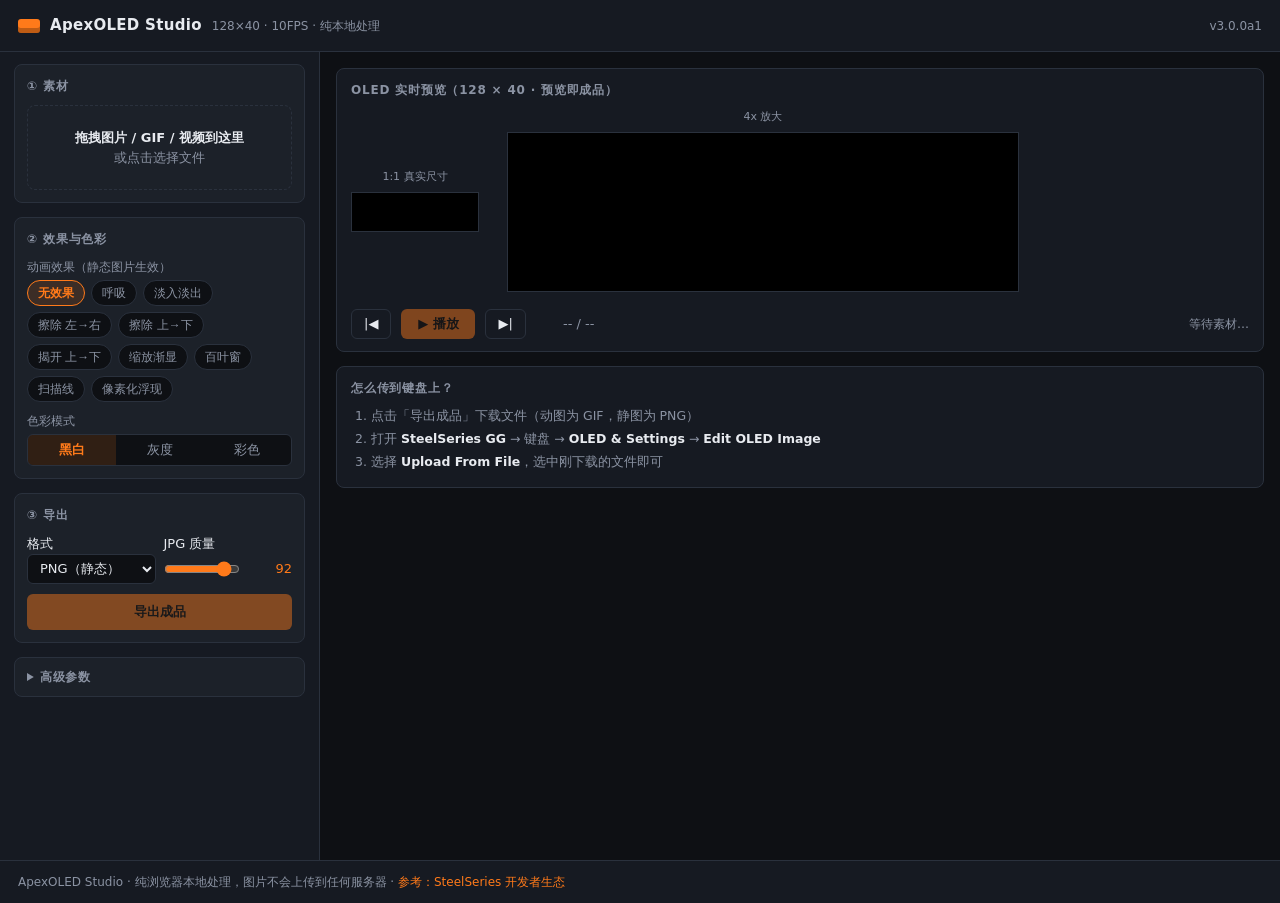
==== index.html @ 537d2a47 "v3.0: Web-only 重构 —— 纯浏览器引擎落地，Python 版退役 - js/engine 七模块：ImageDecoder/<video> 抽帧解码 → 预处理 → 8 类效果 → 量" ====
<!DOCTYPE html>
<html lang="zh-CN">
<head>
<meta charset="UTF-8">
<meta name="viewport" content="width=device-width, initial-scale=1.0">
<title>ApexOLED Studio — 赛睿 OLED 动图工坊</title>
<meta name="description" content="把任意图片 / GIF / 视频一键转换为赛睿 Apex Pro TKL 键盘 OLED 屏（128×40）可用的动图与图片。纯浏览器本地处理，无需安装任何软件。">
<link rel="stylesheet" href="style.css">
</head>
<body>

<header>
  <div class="logo-mark"></div>
  <b>ApexOLED Studio</b>
  <span class="tag">128×40 · 10FPS · 纯本地处理</span>
  <span class="ver" id="ver"></span>
</header>

<main>
  <!-- ============ 左侧参数面板 ============ -->
  <aside id="panel">

    <section>
      <h3>① 素材</h3>
      <div id="dropzone">
        <b>拖拽图片 / GIF / 视频到这里</b><br>或点击选择文件
      </div>
      <input type="file" id="file-input" accept="image/*,video/*" hidden>
      <div id="src-info" hidden></div>
    </section>

    <section>
      <h3>② 效果与色彩</h3>
      <div class="field">
        <label>动画效果（静态图片生效）</label>
        <div id="effect-chips" class="chips"></div>
      </div>
      <div class="field">
        <label>色彩模式</label>
        <div class="seg" id="seg-colors">
          <button data-v="bw" class="on" title="黑白像素风，OLED 上最清晰（推荐）">黑白</button>
          <button data-v="gray">灰度</button>
          <button data-v="color">彩色</button>
        </div>
      </div>
    </section>

    <section>
      <h3>③ 导出</h3>
      <div class="field row2">
        <div>
          <label>格式</label>
          <select id="sel-format">
            <option value="png">PNG（静态）</option>
            <option value="jpg">JPG（静态）</option>
            <option value="bmp">BMP（静态）</option>
            <option value="gif">GIF（动态）</option>
          </select>
        </div>
        <div id="quality-field">
          <label>JPG 质量</label>
          <div class="rangeval">
            <input type="range" id="rg-quality" min="40" max="100" step="1" value="92">
            <output id="out-quality">92</output>
          </div>
        </div>
      </div>
      <div class="field" id="upload-hint-mini"></div>
      <button class="primary" id="btn-export" disabled>导出成品</button>
    </section>

    <details id="advanced">
      <summary>高级参数</summary>

      <div class="field">
        <label>入场效果 / 方向</label>
        <div class="row2">
          <select id="sel-eff-in"></select>
          <select id="sel-eff-in-dir"></select>
        </div>
      </div>
      <div class="field">
        <label>退场效果 / 方向</label>
        <div class="row2">
          <select id="sel-eff-out"></select>
          <select id="sel-eff-out-dir"></select>
        </div>
      </div>

      <div class="field row2">
        <div>
          <label>适配模式</label>
          <div class="seg" id="seg-mode">
            <button data-v="cover" class="on" title="裁剪填满 128×40">cover 填满</button>
            <button data-v="fit" title="完整显示，空白补背景">fit 完整</button>
          </div>
        </div>
        <div>
          <label>fit 背景色</label>
          <select id="sel-bg">
            <option value="black">黑色</option>
            <option value="white">白色</option>
          </select>
        </div>
      </div>

      <div class="field row2">
        <div>
          <label>锐化增强</label>
          <select id="sel-enhance">
            <option value="none">关闭</option>
            <option value="light">轻度锐化</option>
            <option value="strong">强力锐化</option>
          </select>
        </div>
        <div>
          <label>抖动</label>
          <select id="sel-dither">
            <option value="auto">自动（平滑递色）</option>
            <option value="none">无抖动（最锐利）</option>
            <option value="bayer">棋盘纹理</option>
          </select>
        </div>
      </div>

      <div class="field checkline">
        <input type="checkbox" id="chk-logo">
        <span>白底 Logo 优化（白底压黑、彩字提亮）</span>
      </div>

      <div class="field">
        <label>调色板颜色数（灰度/彩色生效）</label>
        <div class="rangeval">
          <input type="range" id="rg-palette" min="2" max="256" step="2" value="256">
          <output id="out-palette">256</output>
        </div>
      </div>

      <div class="field">
        <label>帧率 FPS：<output id="out-fps">10</output></label>
        <input type="range" id="rg-fps" min="1" max="30" step="1" value="10">
      </div>

      <div class="field">
        <label>效果时间轴（进场 / 停留 / 退场 / 黑屏）</label>
        <div class="metric-row">
          <div class="metric"><div class="k">进场 s</div><div class="v" id="m-in">0.8</div></div>
          <div class="metric"><div class="k">停留 s</div><div class="v" id="m-hold">1.6</div></div>
          <div class="metric"><div class="k">退场 s</div><div class="v" id="m-out">0.8</div></div>
          <div class="metric"><div class="k">间隔 s</div><div class="v" id="m-gap">0.4</div></div>
        </div>
        <input type="range" id="rg-tin"  min="0" max="5" step="0.1" value="0.8">
        <input type="range" id="rg-thold" min="0" max="5" step="0.1" value="1.6">
        <input type="range" id="rg-tout" min="0" max="5" step="0.1" value="0.8">
        <input type="range" id="rg-tgap" min="0" max="5" step="0.1" value="0.4">
      </div>

      <div class="field row2" id="video-opts" hidden>
        <div>
          <label>视频截取时长（秒，留空 = 全部）</label>
          <input type="number" id="in-duration" min="0.1" step="0.5" placeholder="全部">
        </div>
        <div>
          <label>最多帧数（留空 = 不限制）</label>
          <input type="number" id="in-maxframes" min="1" step="1" placeholder="不限制">
        </div>
      </div>
    </details>
  </aside>

  <!-- ============ 右侧预览舞台 ============ -->
  <div id="stage">

    <div class="stage-card" id="crop-wrap" hidden>
      <h3>源图框选（拖出矩形选择要上屏的区域，可选）</h3>
      <canvas id="crop-canvas"></canvas>
      <div class="crop-bar">
        <span id="crop-val">未框选（使用完整画面）</span>
        <button class="ghost" id="btn-crop-clear">清除框选</button>
      </div>
    </div>

    <div class="stage-card">
      <h3>OLED 实时预览（128 × 40 · 预览即成品）</h3>
      <div id="oled-row">
        <div class="oled-box">
          <div class="cap">1:1 真实尺寸</div>
          <canvas id="oled-1x" width="128" height="40"></canvas>
        </div>
        <div class="oled-box">
          <div class="cap">4x 放大</div>
          <canvas id="oled-4x" width="512" height="160"></canvas>
        </div>
      </div>
      <div id="player-bar">
        <button class="ghost" id="btn-prev" title="上一帧">|◀</button>
        <button class="primary" id="btn-play" style="height:30px;width:74px" disabled>▶ 播放</button>
        <button class="ghost" id="btn-next" title="下一帧">▶|</button>
        <span id="frame-pos">-- / --</span>
        <span id="render-stats">等待素材…</span>
      </div>
    </div>

    <div class="stage-card" id="warn-card" hidden>
      <h3>提示</h3>
      <div id="warn-area"></div>
    </div>

    <div class="stage-card" id="guide-card">
      <h3>怎么传到键盘上？</h3>
      <ol class="guide">
        <li>点击「导出成品」下载文件（动图为 GIF，静图为 PNG）</li>
        <li>打开 <b>SteelSeries GG</b> → 键盘 → <b>OLED &amp; Settings</b> → <b>Edit OLED Image</b></li>
        <li>选择 <b>Upload From File</b>，选中刚下载的文件即可</li>
      </ol>
    </div>

  </div>
</main>

<footer>
  ApexOLED Studio · 纯浏览器本地处理，图片不会上传到任何服务器 ·
  <a href="https://github.com/SteelSeries/gamesense-sdk" target="_blank" rel="noopener">参考：SteelSeries 开发者生态</a>
</footer>

<div id="toast"></div>

<script type="module" src="app.js"></script>
</body>
</html>
---- style.css ----
/* ApexOLED Studio v3 —— 深色扁平（赛睿黑橙）· Web 版 */
:root {
  --bg: #0e1014;
  --panel: #161a22;
  --panel-2: #1c2129;
  --border: #2a313d;
  --text: #e8ebf0;
  --muted: #8b93a3;
  --accent: #ff7a1a;
  --accent-soft: rgba(255, 122, 26, 0.14);
  --danger: #ff5d5d;
  --ok: #43d17c;
  --radius: 8px;
  --ctrl-h: 30px;
}

* { box-sizing: border-box; margin: 0; padding: 0; }

html, body {
  background: var(--bg);
  color: var(--text);
  font: 13px/1.5 system-ui, "Segoe UI", "Microsoft YaHei", sans-serif;
  min-height: 100%;
}

/* ---------- 顶栏 ---------- */
header {
  height: 52px;
  display: flex;
  align-items: center;
  gap: 10px;
  padding: 0 18px;
  background: var(--panel);
  border-bottom: 1px solid var(--border);
  position: sticky;
  top: 0;
  z-index: 10;
}
.logo-mark {
  width: 22px; height: 14px;
  background: var(--accent);
  border-radius: 3px;
  box-shadow: inset 0 -5px 0 rgba(0,0,0,.25);
}
header b { font-size: 15px; letter-spacing: .3px; }
header .tag { color: var(--muted); font-size: 12px; }
header .ver { margin-left: auto; color: var(--muted); font-size: 12px; }

/* ---------- 布局 ---------- */
main {
  display: grid;
  grid-template-columns: 320px 1fr;
  gap: 0;
  min-height: calc(100vh - 52px - 40px);
}
#panel {
  overflow-y: auto;
  background: var(--panel);
  border-right: 1px solid var(--border);
  padding: 12px 14px 30px;
}
#panel::-webkit-scrollbar { width: 8px; }
#panel::-webkit-scrollbar-thumb { background: var(--border); border-radius: 4px; }

section {
  margin-bottom: 14px;
  background: var(--panel-2);
  border: 1px solid var(--border);
  border-radius: var(--radius);
  padding: 12px;
}
section h3 {
  font-size: 12px;
  font-weight: 600;
  color: var(--muted);
  text-transform: uppercase;
  letter-spacing: .8px;
  margin-bottom: 10px;
}

.field { margin-bottom: 10px; }
.field:last-child { margin-bottom: 0; }
.field > label {
  display: block;
  font-size: 12px;
  color: var(--muted);
  margin-bottom: 4px;
}
.row2 { display: grid; grid-template-columns: 1fr 1fr; gap: 8px; }

/* ---------- 控件 ---------- */
select, input[type="number"], input[type="text"] {
  width: 100%;
  height: var(--ctrl-h);
  padding: 0 8px;
  background: var(--bg);
  color: var(--text);
  border: 1px solid var(--border);
  border-radius: 6px;
  font: inherit;
  outline: none;
}
select:focus, input:focus { border-color: var(--accent); }

input[type="range"] {
  width: 100%;
  height: var(--ctrl-h);
  accent-color: var(--accent);
}
#advanced input[type="range"] { margin-top: -4px; }

.rangeval {
  display: flex;
  justify-content: space-between;
  align-items: center;
  gap: 8px;
}
.rangeval output { color: var(--accent); font-variant-numeric: tabular-nums; min-width: 44px; text-align: right; }

.seg {
  display: flex;
  background: var(--bg);
  border: 1px solid var(--border);
  border-radius: 6px;
  overflow: hidden;
}
.seg button {
  flex: 1;
  height: var(--ctrl-h);
  border: 0;
  background: transparent;
  color: var(--muted);
  font: inherit;
  cursor: pointer;
}
.seg button.on {
  background: var(--accent-soft);
  color: var(--accent);
  font-weight: 600;
}

/* 效果快捷 chips */
.chips {
  display: flex;
  flex-wrap: wrap;
  gap: 6px;
}
.chips button {
  height: 26px;
  padding: 0 10px;
  font-size: 12px;
  border: 1px solid var(--border);
  border-radius: 13px;
  background: var(--bg);
  color: var(--muted);
  cursor: pointer;
  transition: all .12s;
}
.chips button:hover { border-color: var(--accent); color: var(--accent); }
.chips button.on {
  background: var(--accent-soft);
  border-color: var(--accent);
  color: var(--accent);
  font-weight: 600;
}
.chips button.custom {
  border-style: dashed;
  color: var(--text);
}

.checkline {
  display: flex;
  align-items: center;
  gap: 8px;
  cursor: pointer;
  user-select: none;
}
.checkline input { width: 15px; height: 15px; accent-color: var(--accent); }
.checkline span { font-size: 12.5px; }

button.primary {
  width: 100%;
  height: 36px;
  background: var(--accent);
  color: #16100a;
  border: 0;
  border-radius: 6px;
  font: inherit;
  font-weight: 700;
  cursor: pointer;
  transition: filter .12s;
}
button.primary:hover { filter: brightness(1.12); }
button.primary:disabled { opacity: .45; cursor: not-allowed; }
button.ghost {
  height: var(--ctrl-h);
  padding: 0 12px;
  background: transparent;
  color: var(--text);
  border: 1px solid var(--border);
  border-radius: 6px;
  font: inherit;
  cursor: pointer;
}
button.ghost:hover { border-color: var(--accent); color: var(--accent); }

/* ---------- 高级参数 ---------- */
#advanced {
  background: var(--panel-2);
  border: 1px solid var(--border);
  border-radius: var(--radius);
  margin-bottom: 14px;
}
#advanced summary {
  cursor: pointer;
  padding: 10px 12px;
  font-size: 12px;
  font-weight: 600;
  color: var(--muted);
  text-transform: uppercase;
  letter-spacing: .8px;
  user-select: none;
}
#advanced summary:hover { color: var(--accent); }
#advanced > .field, #advanced > .checkline { margin: 0 12px 10px; }
#advanced .metric-row { margin: 4px 0 8px; }

/* ---------- 素材区 ---------- */
#dropzone {
  border: 1.5px dashed var(--border);
  border-radius: var(--radius);
  padding: 22px 10px;
  text-align: center;
  color: var(--muted);
  cursor: pointer;
  transition: border-color .15s, color .15s;
}
#dropzone:hover, #dropzone.over {
  border-color: var(--accent);
  color: var(--accent);
  background: var(--accent-soft);
}
#dropzone b { color: var(--text); }
#src-info {
  font-size: 12px;
  color: var(--muted);
  margin-top: 8px;
  word-break: break-all;
}
#src-info b { color: var(--text); }

#upload-hint-mini { font-size: 12px; color: var(--muted); }

/* ---------- 右侧舞台 ---------- */
#stage {
  display: flex;
  flex-direction: column;
  overflow-y: auto;
  padding: 16px;
  gap: 14px;
}
#stage::-webkit-scrollbar { width: 8px; }
#stage::-webkit-scrollbar-thumb { background: var(--border); border-radius: 4px; }

.stage-card {
  background: var(--panel);
  border: 1px solid var(--border);
  border-radius: var(--radius);
  padding: 12px 14px;
}
.stage-card h3 {
  font-size: 12px;
  font-weight: 600;
  color: var(--muted);
  text-transform: uppercase;
  letter-spacing: .8px;
  margin-bottom: 10px;
}
#crop-wrap { position: relative; }
#crop-canvas {
  max-width: 100%;
  border-radius: 4px;
  cursor: crosshair;
  display: block;
  touch-action: none;
}
.crop-bar {
  display: flex;
  align-items: center;
  justify-content: space-between;
  gap: 10px;
  margin-top: 8px;
  font-size: 12px;
  color: var(--muted);
}
.crop-bar code { color: var(--accent); font-family: Consolas, monospace; }

/* OLED 预览 */
#oled-row {
  display: flex;
  align-items: center;
  gap: 28px;
  flex-wrap: wrap;
}
.oled-box { text-align: center; }
.oled-box .cap { font-size: 11px; color: var(--muted); margin-bottom: 6px; }
#oled-1x { width: 128px; height: 40px; image-rendering: pixelated; background: #000; border: 1px solid var(--border); }
#oled-4x { width: 512px; height: 160px; image-rendering: pixelated; background: #000; border: 1px solid var(--border); max-width: 100%; }

/* 播放控制 */
#player-bar {
  display: flex;
  align-items: center;
  gap: 10px;
  margin-top: 12px;
}
#frame-pos {
  font-variant-numeric: tabular-nums;
  color: var(--muted);
  min-width: 86px;
  text-align: center;
}
#render-stats { margin-left: auto; font-size: 12px; color: var(--muted); }
#render-stats b { color: var(--text); }

/* 警告条 */
#warn-area { display: flex; flex-direction: column; gap: 4px; }
.warn-item {
  font-size: 12.5px;
  color: #e8c07a;
  background: rgba(232, 192, 122, .08);
  border: 1px solid rgba(232, 192, 122, .25);
  border-radius: 6px;
  padding: 6px 10px;
}

/* 上传指引 */
.guide { padding-left: 20px; color: var(--muted); font-size: 12.5px; }
.guide li { margin-bottom: 4px; }
.guide b { color: var(--text); }

/* 帧率/时长小卡 */
.metric-row { display: grid; grid-template-columns: repeat(4, 1fr); gap: 8px; }
.metric {
  background: var(--bg);
  border: 1px solid var(--border);
  border-radius: 6px;
  padding: 6px 8px;
  text-align: center;
}
.metric .k { font-size: 11px; color: var(--muted); }
.metric .v { font-size: 14px; font-weight: 600; color: var(--accent); font-variant-numeric: tabular-nums; }

/* ---------- 页脚 ---------- */
footer {
  padding: 12px 18px;
  color: var(--muted);
  font-size: 12px;
  background: var(--panel);
  border-top: 1px solid var(--border);
}
footer a { color: var(--accent); text-decoration: none; }

/* ---------- Toast ---------- */
#toast {
  position: fixed;
  left: 50%;
  bottom: 28px;
  transform: translateX(-50%) translateY(20px);
  max-width: 70%;
  padding: 9px 16px;
  border-radius: 8px;
  font-size: 13px;
  opacity: 0;
  pointer-events: none;
  transition: opacity .18s, transform .18s;
  z-index: 99;
}
#toast.show { opacity: 1; transform: translateX(-50%) translateY(0); }
#toast.err { background: #3a1f22; color: #ff9c9c; border: 1px solid #5c2b30; }
#toast.ok { background: #17301f; color: #7fe0a8; border: 1px solid #235c39; }

/* ---------- 响应式 ---------- */
@media (max-width: 860px) {
  main { grid-template-columns: 1fr; min-height: auto; }
  #panel { border-right: 0; border-bottom: 1px solid var(--border); }
  #oled-4x { width: 100%; height: auto; }
  header .tag { display: none; }
}
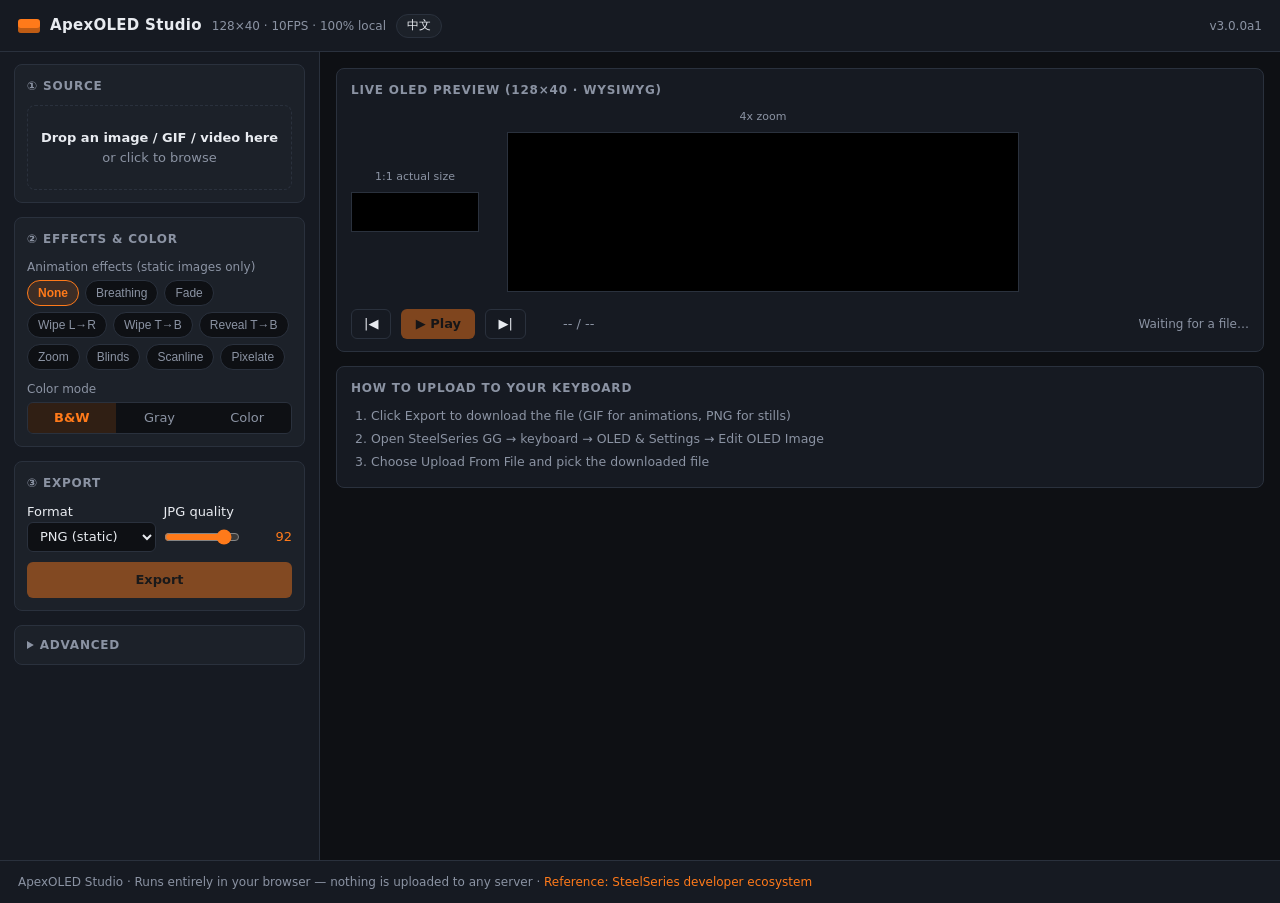
==== commit c3915c3d: "feat: bilingual UI (zh/EN), English-first README, repo slimming - Language toggle in header: auto-de" ====
--- a/index.html
+++ b/index.html
@@ -3,8 +3,8 @@
 <head>
 <meta charset="UTF-8">
 <meta name="viewport" content="width=device-width, initial-scale=1.0">
-<title>ApexOLED Studio — 赛睿 OLED 动图工坊</title>
-<meta name="description" content="把任意图片 / GIF / 视频一键转换为赛睿 Apex Pro TKL 键盘 OLED 屏（128×40）可用的动图与图片。纯浏览器本地处理，无需安装任何软件。">
+<title>ApexOLED Studio — SteelSeries OLED Animation Maker</title>
+<meta name="description" content="Turn any image / GIF / video into content for the SteelSeries Apex Pro TKL keyboard OLED screen (128×40). Runs entirely in your browser — no install, nothing uploaded. 中英文双语。">
 <link rel="stylesheet" href="style.css">
 </head>
 <body>
@@ -12,7 +12,10 @@
 <header>
   <div class="logo-mark"></div>
   <b>ApexOLED Studio</b>
-  <span class="tag">128×40 · 10FPS · 纯本地处理</span>
+  <span class="tag">
+    <span data-zh="128×40 · 10FPS · 纯本地处理" data-en="128×40 · 10FPS · 100% local">128×40 · 10FPS · 纯本地处理</span>
+  </span>
+  <button id="btn-lang" class="lang-btn" title="切换语言 / Switch language">EN</button>
   <span class="ver" id="ver"></span>
 </header>
 
@@ -21,44 +24,45 @@
   <aside id="panel">
 
     <section>
-      <h3>① 素材</h3>
+      <h3 data-zh="① 素材" data-en="① Source">① 素材</h3>
       <div id="dropzone">
-        <b>拖拽图片 / GIF / 视频到这里</b><br>或点击选择文件
+        <b data-zh="拖拽图片 / GIF / 视频到这里" data-en="Drop an image / GIF / video here">拖拽图片 / GIF / 视频到这里</b><br>
+        <span data-zh="或点击选择文件" data-en="or click to browse">或点击选择文件</span>
       </div>
       <input type="file" id="file-input" accept="image/*,video/*" hidden>
       <div id="src-info" hidden></div>
     </section>
 
     <section>
-      <h3>② 效果与色彩</h3>
-      <div class="field">
-        <label>动画效果（静态图片生效）</label>
+      <h3 data-zh="② 效果与色彩" data-en="② Effects &amp; Color">② 效果与色彩</h3>
+      <div class="field">
+        <label data-zh="动画效果（静态图片生效）" data-en="Animation effects (static images only)">动画效果（静态图片生效）</label>
         <div id="effect-chips" class="chips"></div>
       </div>
       <div class="field">
-        <label>色彩模式</label>
+        <label data-zh="色彩模式" data-en="Color mode">色彩模式</label>
         <div class="seg" id="seg-colors">
-          <button data-v="bw" class="on" title="黑白像素风，OLED 上最清晰（推荐）">黑白</button>
-          <button data-v="gray">灰度</button>
-          <button data-v="color">彩色</button>
+          <button data-v="bw" class="on" data-zh="黑白" data-en="B&amp;W" data-zh-title="黑白像素风，OLED 上最清晰（推荐）" data-en-title="1-bit pixels — sharpest on OLED (recommended)">黑白</button>
+          <button data-v="gray" data-zh="灰度" data-en="Gray">灰度</button>
+          <button data-v="color" data-zh="彩色" data-en="Color">彩色</button>
         </div>
       </div>
     </section>
 
     <section>
-      <h3>③ 导出</h3>
+      <h3 data-zh="③ 导出" data-en="③ Export">③ 导出</h3>
       <div class="field row2">
         <div>
-          <label>格式</label>
+          <label data-zh="格式" data-en="Format">格式</label>
           <select id="sel-format">
-            <option value="png">PNG（静态）</option>
-            <option value="jpg">JPG（静态）</option>
-            <option value="bmp">BMP（静态）</option>
-            <option value="gif">GIF（动态）</option>
+            <option value="png" data-zh="PNG（静态）" data-en="PNG (static)">PNG（静态）</option>
+            <option value="jpg" data-zh="JPG（静态）" data-en="JPG (static)">JPG（静态）</option>
+            <option value="bmp" data-zh="BMP（静态）" data-en="BMP (static)">BMP（静态）</option>
+            <option value="gif" data-zh="GIF（动态）" data-en="GIF (animated)">GIF（动态）</option>
           </select>
         </div>
         <div id="quality-field">
-          <label>JPG 质量</label>
+          <label data-zh="JPG 质量" data-en="JPG quality">JPG 质量</label>
           <div class="rangeval">
             <input type="range" id="rg-quality" min="40" max="100" step="1" value="92">
             <output id="out-quality">92</output>
@@ -66,21 +70,21 @@
         </div>
       </div>
       <div class="field" id="upload-hint-mini"></div>
-      <button class="primary" id="btn-export" disabled>导出成品</button>
+      <button class="primary" id="btn-export" disabled data-zh="导出成品" data-en="Export">导出成品</button>
     </section>
 
     <details id="advanced">
-      <summary>高级参数</summary>
-
-      <div class="field">
-        <label>入场效果 / 方向</label>
+      <summary data-zh="高级参数" data-en="Advanced">高级参数</summary>
+
+      <div class="field">
+        <label data-zh="入场效果 / 方向" data-en="In effect / direction">入场效果 / 方向</label>
         <div class="row2">
           <select id="sel-eff-in"></select>
           <select id="sel-eff-in-dir"></select>
         </div>
       </div>
       <div class="field">
-        <label>退场效果 / 方向</label>
+        <label data-zh="退场效果 / 方向" data-en="Out effect / direction">退场效果 / 方向</label>
         <div class="row2">
           <select id="sel-eff-out"></select>
           <select id="sel-eff-out-dir"></select>
@@ -89,47 +93,47 @@
 
       <div class="field row2">
         <div>
-          <label>适配模式</label>
+          <label data-zh="适配模式" data-en="Fit mode">适配模式</label>
           <div class="seg" id="seg-mode">
-            <button data-v="cover" class="on" title="裁剪填满 128×40">cover 填满</button>
-            <button data-v="fit" title="完整显示，空白补背景">fit 完整</button>
+            <button data-v="cover" class="on" data-zh="cover 填满" data-en="cover fill" data-zh-title="裁剪填满 128×40" data-en-title="Crop to fill 128×40">cover 填满</button>
+            <button data-v="fit" data-zh="fit 完整" data-en="fit whole" data-zh-title="完整显示，空白补背景" data-en-title="Fit whole image on background">fit 完整</button>
           </div>
         </div>
         <div>
-          <label>fit 背景色</label>
+          <label data-zh="fit 背景色" data-en="fit background">fit 背景色</label>
           <select id="sel-bg">
-            <option value="black">黑色</option>
-            <option value="white">白色</option>
+            <option value="black" data-zh="黑色" data-en="Black">黑色</option>
+            <option value="white" data-zh="白色" data-en="White">白色</option>
           </select>
         </div>
       </div>
 
       <div class="field row2">
         <div>
-          <label>锐化增强</label>
+          <label data-zh="锐化增强" data-en="Sharpen">锐化增强</label>
           <select id="sel-enhance">
-            <option value="none">关闭</option>
-            <option value="light">轻度锐化</option>
-            <option value="strong">强力锐化</option>
-          </select>
-        </div>
-        <div>
-          <label>抖动</label>
+            <option value="none" data-zh="关闭" data-en="Off">关闭</option>
+            <option value="light" data-zh="轻度锐化" data-en="Light sharpen">轻度锐化</option>
+            <option value="strong" data-zh="强力锐化" data-en="Strong sharpen">强力锐化</option>
+          </select>
+        </div>
+        <div>
+          <label data-zh="抖动" data-en="Dither">抖动</label>
           <select id="sel-dither">
-            <option value="auto">自动（平滑递色）</option>
-            <option value="none">无抖动（最锐利）</option>
-            <option value="bayer">棋盘纹理</option>
+            <option value="auto" data-zh="自动（平滑递色）" data-en="Auto (smooth)">自动（平滑递色）</option>
+            <option value="none" data-zh="无抖动（最锐利）" data-en="None (sharpest)">无抖动（最锐利）</option>
+            <option value="bayer" data-zh="棋盘纹理" data-en="Bayer pattern">棋盘纹理</option>
           </select>
         </div>
       </div>
 
       <div class="field checkline">
         <input type="checkbox" id="chk-logo">
-        <span>白底 Logo 优化（白底压黑、彩字提亮）</span>
-      </div>
-
-      <div class="field">
-        <label>调色板颜色数（灰度/彩色生效）</label>
+        <span data-zh="白底 Logo 优化（白底压黑、彩字提亮）" data-en="White-bg logo fix (invert white bg, keep color text)">白底 Logo 优化（白底压黑、彩字提亮）</span>
+      </div>
+
+      <div class="field">
+        <label data-zh="调色板颜色数（灰度/彩色生效）" data-en="Palette size (gray/color)">调色板颜色数（灰度/彩色生效）</label>
         <div class="rangeval">
           <input type="range" id="rg-palette" min="2" max="256" step="2" value="256">
           <output id="out-palette">256</output>
@@ -137,17 +141,19 @@
       </div>
 
       <div class="field">
-        <label>帧率 FPS：<output id="out-fps">10</output></label>
+        <label>
+          <span data-zh="帧率 FPS：" data-en="Frame rate: ">帧率 FPS：</span><output id="out-fps">10</output>
+        </label>
         <input type="range" id="rg-fps" min="1" max="30" step="1" value="10">
       </div>
 
       <div class="field">
-        <label>效果时间轴（进场 / 停留 / 退场 / 黑屏）</label>
+        <label data-zh="效果时间轴（进场 / 停留 / 退场 / 黑屏）" data-en="Effect timeline (in / hold / out / gap)">效果时间轴（进场 / 停留 / 退场 / 黑屏）</label>
         <div class="metric-row">
-          <div class="metric"><div class="k">进场 s</div><div class="v" id="m-in">0.8</div></div>
-          <div class="metric"><div class="k">停留 s</div><div class="v" id="m-hold">1.6</div></div>
-          <div class="metric"><div class="k">退场 s</div><div class="v" id="m-out">0.8</div></div>
-          <div class="metric"><div class="k">间隔 s</div><div class="v" id="m-gap">0.4</div></div>
+          <div class="metric"><div class="k" data-zh="进场 s" data-en="In s">进场 s</div><div class="v" id="m-in">0.8</div></div>
+          <div class="metric"><div class="k" data-zh="停留 s" data-en="Hold s">停留 s</div><div class="v" id="m-hold">1.6</div></div>
+          <div class="metric"><div class="k" data-zh="退场 s" data-en="Out s">退场 s</div><div class="v" id="m-out">0.8</div></div>
+          <div class="metric"><div class="k" data-zh="间隔 s" data-en="Gap s">间隔 s</div><div class="v" id="m-gap">0.4</div></div>
         </div>
         <input type="range" id="rg-tin"  min="0" max="5" step="0.1" value="0.8">
         <input type="range" id="rg-thold" min="0" max="5" step="0.1" value="1.6">
@@ -157,12 +163,12 @@
 
       <div class="field row2" id="video-opts" hidden>
         <div>
-          <label>视频截取时长（秒，留空 = 全部）</label>
-          <input type="number" id="in-duration" min="0.1" step="0.5" placeholder="全部">
-        </div>
-        <div>
-          <label>最多帧数（留空 = 不限制）</label>
-          <input type="number" id="in-maxframes" min="1" step="1" placeholder="不限制">
+          <label data-zh="视频截取时长（秒，留空 = 全部）" data-en="Clip duration (s, blank = all)">视频截取时长（秒，留空 = 全部）</label>
+          <input type="number" id="in-duration" min="0.1" step="0.5" placeholder="全部" data-zh-ph="全部" data-en-ph="all">
+        </div>
+        <div>
+          <label data-zh="最多帧数（留空 = 不限制）" data-en="Max frames (blank = unlimited)">最多帧数（留空 = 不限制）</label>
+          <input type="number" id="in-maxframes" min="1" step="1" placeholder="不限制" data-zh-ph="不限制" data-en-ph="unlimited">
         </div>
       </div>
     </details>
@@ -172,46 +178,46 @@
   <div id="stage">
 
     <div class="stage-card" id="crop-wrap" hidden>
-      <h3>源图框选（拖出矩形选择要上屏的区域，可选）</h3>
+      <h3 data-zh="源图框选（拖出矩形选择要上屏的区域，可选）" data-en="Crop (drag a rectangle to select the on-screen area, optional)">源图框选（拖出矩形选择要上屏的区域，可选）</h3>
       <canvas id="crop-canvas"></canvas>
       <div class="crop-bar">
         <span id="crop-val">未框选（使用完整画面）</span>
-        <button class="ghost" id="btn-crop-clear">清除框选</button>
+        <button class="ghost" id="btn-crop-clear" data-zh="清除框选" data-en="Clear selection">清除框选</button>
       </div>
     </div>
 
     <div class="stage-card">
-      <h3>OLED 实时预览（128 × 40 · 预览即成品）</h3>
+      <h3 data-zh="OLED 实时预览（128 × 40 · 预览即成品）" data-en="Live OLED preview (128×40 · WYSIWYG)">OLED 实时预览（128 × 40 · 预览即成品）</h3>
       <div id="oled-row">
         <div class="oled-box">
-          <div class="cap">1:1 真实尺寸</div>
+          <div class="cap" data-zh="1:1 真实尺寸" data-en="1:1 actual size">1:1 真实尺寸</div>
           <canvas id="oled-1x" width="128" height="40"></canvas>
         </div>
         <div class="oled-box">
-          <div class="cap">4x 放大</div>
+          <div class="cap" data-zh="4x 放大" data-en="4x zoom">4x 放大</div>
           <canvas id="oled-4x" width="512" height="160"></canvas>
         </div>
       </div>
       <div id="player-bar">
-        <button class="ghost" id="btn-prev" title="上一帧">|◀</button>
+        <button class="ghost" id="btn-prev" data-zh-title="上一帧" data-en-title="Previous frame" title="上一帧">|◀</button>
         <button class="primary" id="btn-play" style="height:30px;width:74px" disabled>▶ 播放</button>
-        <button class="ghost" id="btn-next" title="下一帧">▶|</button>
+        <button class="ghost" id="btn-next" data-zh-title="下一帧" data-en-title="Next frame" title="下一帧">▶|</button>
         <span id="frame-pos">-- / --</span>
-        <span id="render-stats">等待素材…</span>
+        <span id="render-stats" data-zh="等待素材…" data-en="Waiting for a file…">等待素材…</span>
       </div>
     </div>
 
     <div class="stage-card" id="warn-card" hidden>
-      <h3>提示</h3>
+      <h3 data-zh="提示" data-en="Notes">提示</h3>
       <div id="warn-area"></div>
     </div>
 
     <div class="stage-card" id="guide-card">
-      <h3>怎么传到键盘上？</h3>
+      <h3 data-zh="怎么传到键盘上？" data-en="How to upload to your keyboard">怎么传到键盘上？</h3>
       <ol class="guide">
-        <li>点击「导出成品」下载文件（动图为 GIF，静图为 PNG）</li>
-        <li>打开 <b>SteelSeries GG</b> → 键盘 → <b>OLED &amp; Settings</b> → <b>Edit OLED Image</b></li>
-        <li>选择 <b>Upload From File</b>，选中刚下载的文件即可</li>
+        <li data-zh="点击「导出成品」下载文件（动图为 GIF，静图为 PNG）" data-en="Click Export to download the file (GIF for animations, PNG for stills)">点击「导出成品」下载文件（动图为 GIF，静图为 PNG）</li>
+        <li data-zh="打开 SteelSeries GG → 键盘 → OLED &amp; Settings → Edit OLED Image" data-en="Open SteelSeries GG → keyboard → OLED &amp; Settings → Edit OLED Image">打开 SteelSeries GG → 键盘 → OLED &amp; Settings → Edit OLED Image</li>
+        <li data-zh="选择 Upload From File，选中刚下载的文件即可" data-en="Choose Upload From File and pick the downloaded file">选择 Upload From File，选中刚下载的文件即可</li>
       </ol>
     </div>
 
@@ -219,8 +225,9 @@
 </main>
 
 <footer>
-  ApexOLED Studio · 纯浏览器本地处理，图片不会上传到任何服务器 ·
-  <a href="https://github.com/SteelSeries/gamesense-sdk" target="_blank" rel="noopener">参考：SteelSeries 开发者生态</a>
+  ApexOLED Studio ·
+  <span data-zh="纯浏览器本地处理，图片不会上传到任何服务器" data-en="Runs entirely in your browser — nothing is uploaded to any server">纯浏览器本地处理，图片不会上传到任何服务器</span> ·
+  <a href="https://github.com/SteelSeries/gamesense-sdk" target="_blank" rel="noopener" data-zh="参考：SteelSeries 开发者生态" data-en="Reference: SteelSeries developer ecosystem">参考：SteelSeries 开发者生态</a>
 </footer>
 
 <div id="toast"></div>
--- a/style.css
+++ b/style.css
@@ -45,6 +45,18 @@
 header b { font-size: 15px; letter-spacing: .3px; }
 header .tag { color: var(--muted); font-size: 12px; }
 header .ver { margin-left: auto; color: var(--muted); font-size: 12px; }
+.lang-btn {
+  height: 24px;
+  padding: 0 10px;
+  font-size: 12px;
+  color: var(--text);
+  background: var(--panel-2);
+  border: 1px solid var(--border);
+  border-radius: 12px;
+  cursor: pointer;
+  transition: border-color .15s;
+}
+.lang-btn:hover { border-color: var(--accent); color: var(--accent); }
 
 /* ---------- 布局 ---------- */
 main {
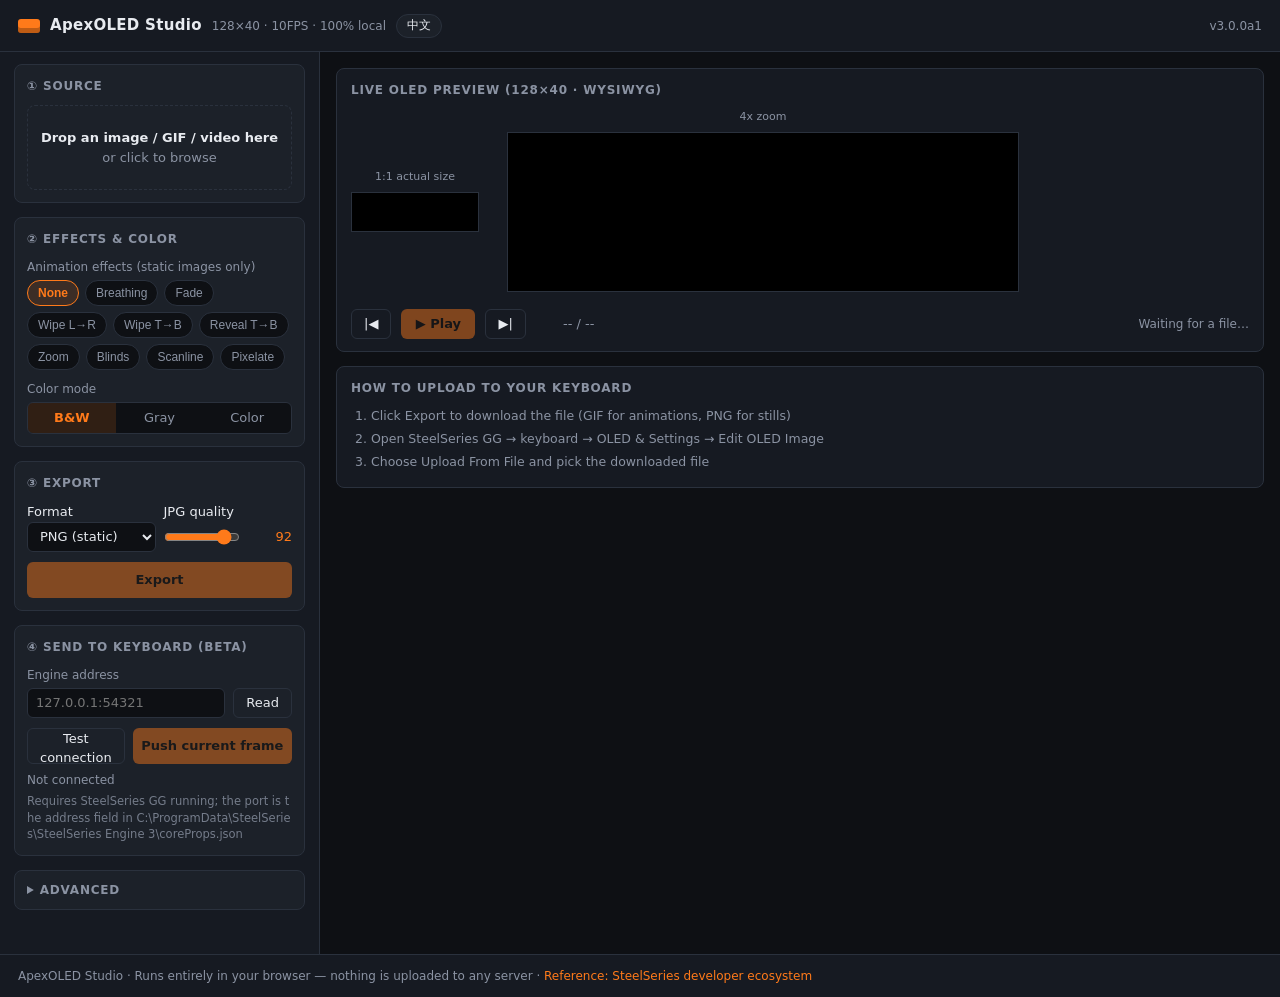
==== commit 6b420a11: "Add GameSense direct-push to keyboard (G1 connect + G2 single frame) - js/gamesense.js: local HTTP c" ====
--- a/index.html
+++ b/index.html
@@ -73,6 +73,23 @@
       <button class="primary" id="btn-export" disabled data-zh="导出成品" data-en="Export">导出成品</button>
     </section>
 
+    <section id="gs-section">
+      <h3 data-zh="④ 直接发送到键盘（实验）" data-en="④ Send to keyboard (beta)">④ 直接发送到键盘（实验）</h3>
+      <div class="field">
+        <label data-zh="Engine 地址" data-en="Engine address">Engine 地址</label>
+        <div class="gs-row">
+          <input type="text" id="gs-address" spellcheck="false" placeholder="127.0.0.1:54321">
+          <button class="ghost" id="gs-pick" data-zh="读取" data-en="Read" data-zh-title="从 coreProps.json 自动读取端口（Chrome/Edge）" data-en-title="Auto-read the port from coreProps.json (Chrome/Edge)">读取</button>
+        </div>
+      </div>
+      <div class="gs-btns">
+        <button class="ghost" id="gs-connect" data-zh="测试连接" data-en="Test connection">测试连接</button>
+        <button class="primary" id="gs-send" disabled></button>
+      </div>
+      <div id="gs-status"></div>
+      <div class="gs-help" data-zh="需 SteelSeries GG 正在运行；端口见 C:\ProgramData\SteelSeries\SteelSeries Engine 3\coreProps.json 的 address 字段" data-en="Requires SteelSeries GG running; the port is the address field in C:\ProgramData\SteelSeries\SteelSeries Engine 3\coreProps.json">需 SteelSeries GG 正在运行；端口见 C:\ProgramData\SteelSeries\SteelSeries Engine 3\coreProps.json 的 address 字段</div>
+    </section>
+
     <details id="advanced">
       <summary data-zh="高级参数" data-en="Advanced">高级参数</summary>
 
--- a/style.css
+++ b/style.css
@@ -263,6 +263,17 @@
 
 #upload-hint-mini { font-size: 12px; color: var(--muted); }
 
+/* ---------- GameSense 直连 ---------- */
+.gs-row { display: flex; gap: 8px; }
+.gs-row input { flex: 1; min-width: 0; }
+.gs-row button { flex: 0 0 auto; }
+.gs-btns { display: grid; grid-template-columns: 1fr 1.7fr; gap: 8px; margin-bottom: 8px; }
+.gs-btns .ghost { height: 36px; }
+#gs-status { font-size: 12px; color: var(--muted); margin-bottom: 4px; line-height: 1.45; }
+#gs-status.ok { color: var(--ok); }
+#gs-status.err { color: var(--danger); }
+.gs-help { font-size: 11.5px; color: var(--muted); opacity: .8; line-height: 1.45; word-break: break-all; }
+
 /* ---------- 右侧舞台 ---------- */
 #stage {
   display: flex;
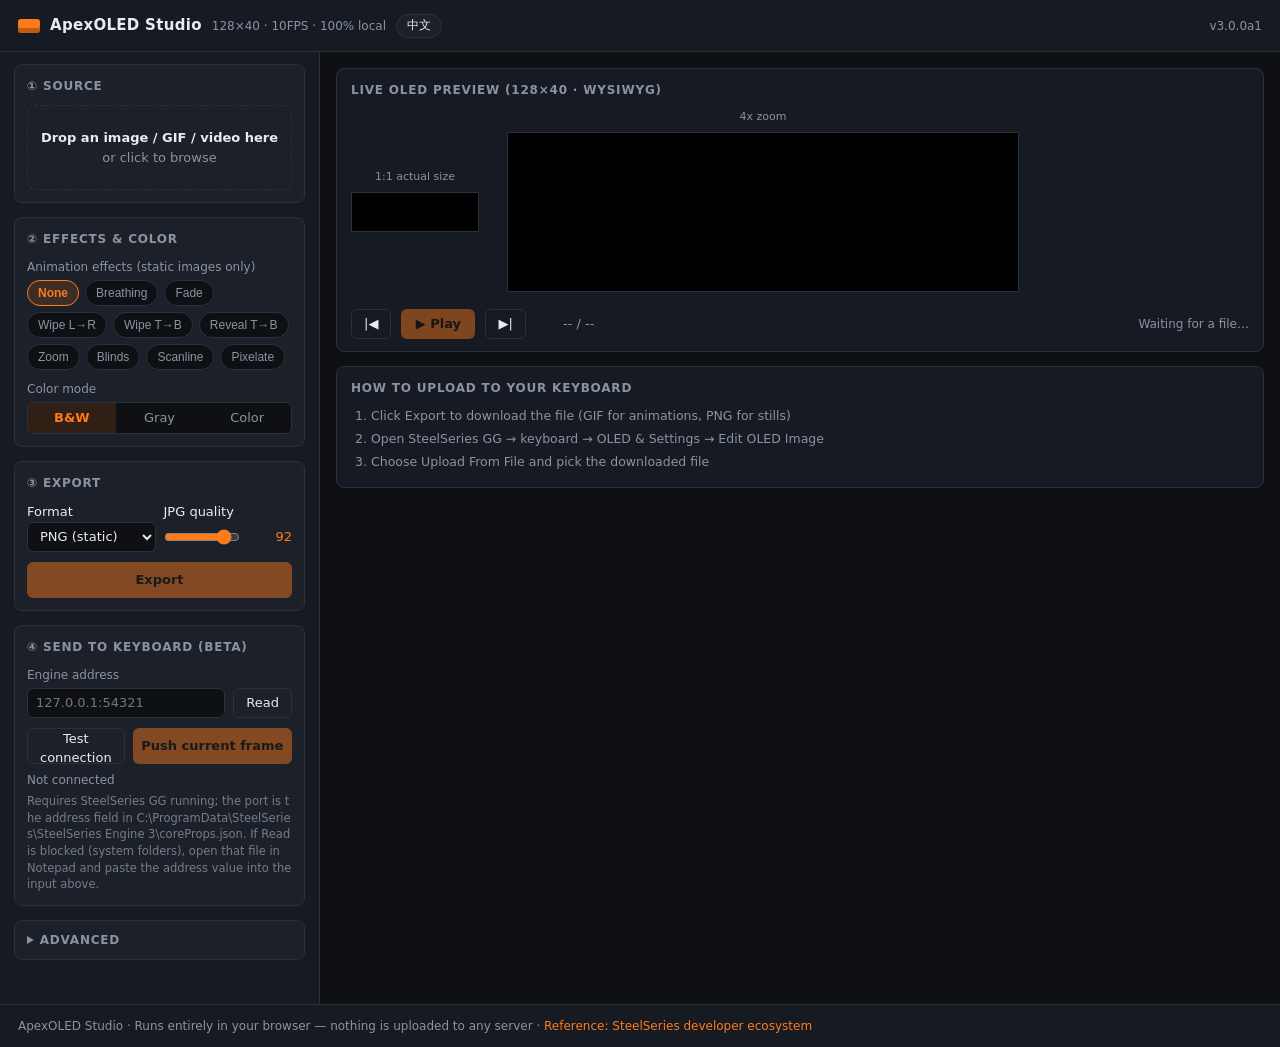
==== commit f421bdcc: "Fix browser delivery false negative and normalize address input The preflight gate read access-contr" ====
--- a/index.html
+++ b/index.html
@@ -87,7 +87,7 @@
         <button class="primary" id="gs-send" disabled></button>
       </div>
       <div id="gs-status"></div>
-      <div class="gs-help" data-zh="需 SteelSeries GG 正在运行；端口见 C:\ProgramData\SteelSeries\SteelSeries Engine 3\coreProps.json 的 address 字段" data-en="Requires SteelSeries GG running; the port is the address field in C:\ProgramData\SteelSeries\SteelSeries Engine 3\coreProps.json">需 SteelSeries GG 正在运行；端口见 C:\ProgramData\SteelSeries\SteelSeries Engine 3\coreProps.json 的 address 字段</div>
+      <div class="gs-help" data-zh="需 SteelSeries GG 正在运行；端口见 C:\ProgramData\SteelSeries\SteelSeries Engine 3\coreProps.json 的 address 字段。若「读取」被浏览器禁止（系统目录受限），用记事本打开该文件，把 address 值粘贴到上方输入框即可。" data-en="Requires SteelSeries GG running; the port is the address field in C:\ProgramData\SteelSeries\SteelSeries Engine 3\coreProps.json. If Read is blocked (system folders), open that file in Notepad and paste the address value into the input above.">需 SteelSeries GG 正在运行；端口见 C:\ProgramData\SteelSeries\SteelSeries Engine 3\coreProps.json 的 address 字段。若「读取」被浏览器禁止（系统目录受限），用记事本打开该文件，把 address 值粘贴到上方输入框即可。</div>
     </section>
 
     <details id="advanced">
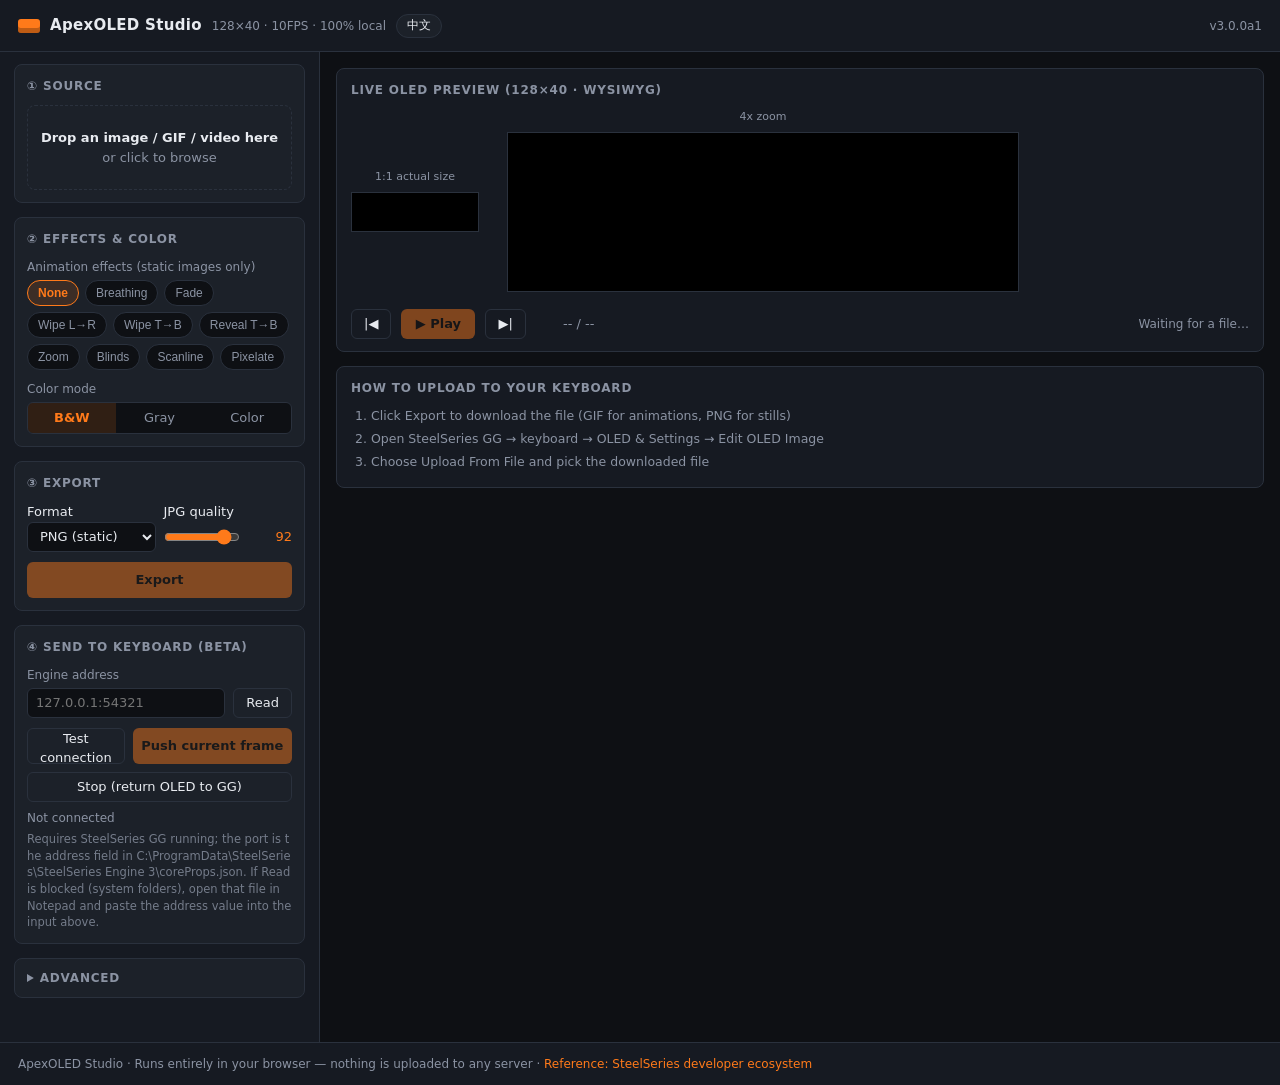
==== commit 04db42b1: "Add G3: multi-frame OLED animation, keepalive and stop Push now binds the whole rendered frame seque" ====
--- a/index.html
+++ b/index.html
@@ -86,6 +86,7 @@
         <button class="ghost" id="gs-connect" data-zh="测试连接" data-en="Test connection">测试连接</button>
         <button class="primary" id="gs-send" disabled></button>
       </div>
+      <button class="ghost" id="gs-stop" disabled data-zh="停止上屏（交还 GG）" data-en="Stop (return OLED to GG)">停止上屏（交还 GG）</button>
       <div id="gs-status"></div>
       <div class="gs-help" data-zh="需 SteelSeries GG 正在运行；端口见 C:\ProgramData\SteelSeries\SteelSeries Engine 3\coreProps.json 的 address 字段。若「读取」被浏览器禁止（系统目录受限），用记事本打开该文件，把 address 值粘贴到上方输入框即可。" data-en="Requires SteelSeries GG running; the port is the address field in C:\ProgramData\SteelSeries\SteelSeries Engine 3\coreProps.json. If Read is blocked (system folders), open that file in Notepad and paste the address value into the input above.">需 SteelSeries GG 正在运行；端口见 C:\ProgramData\SteelSeries\SteelSeries Engine 3\coreProps.json 的 address 字段。若「读取」被浏览器禁止（系统目录受限），用记事本打开该文件，把 address 值粘贴到上方输入框即可。</div>
     </section>
--- a/style.css
+++ b/style.css
@@ -269,6 +269,7 @@
 .gs-row button { flex: 0 0 auto; }
 .gs-btns { display: grid; grid-template-columns: 1fr 1.7fr; gap: 8px; margin-bottom: 8px; }
 .gs-btns .ghost { height: 36px; }
+#gs-stop { width: 100%; margin-bottom: 8px; }
 #gs-status { font-size: 12px; color: var(--muted); margin-bottom: 4px; line-height: 1.45; }
 #gs-status.ok { color: var(--ok); }
 #gs-status.err { color: var(--danger); }
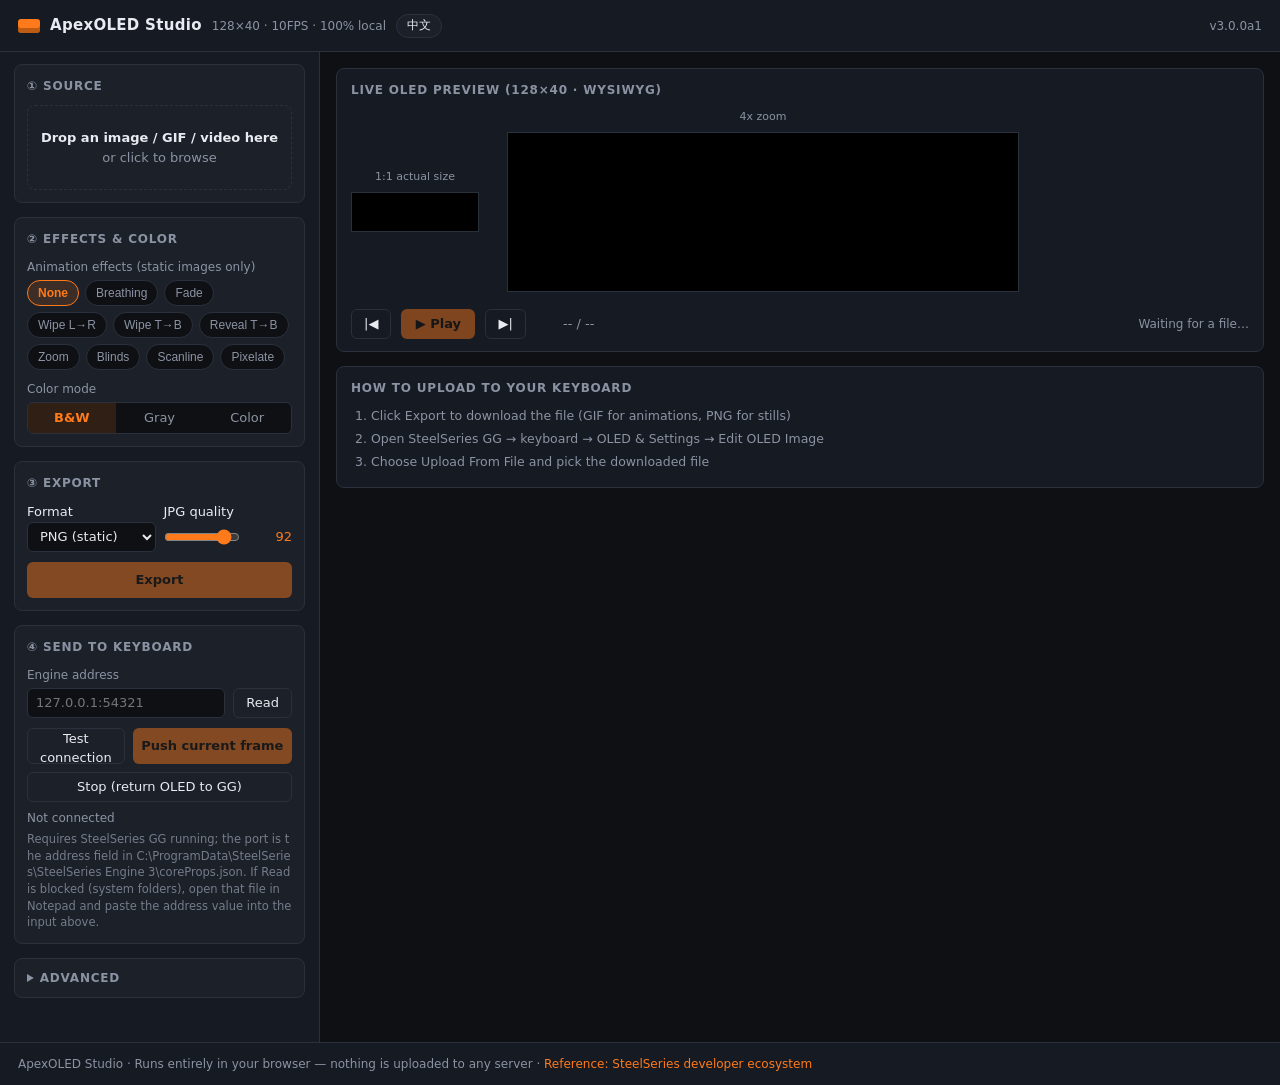
==== commit 83ad0650: "Polish: document direct push, route UI strings through i18n README gained a direct-push section in b" ====
--- a/index.html
+++ b/index.html
@@ -74,7 +74,7 @@
     </section>
 
     <section id="gs-section">
-      <h3 data-zh="④ 直接发送到键盘（实验）" data-en="④ Send to keyboard (beta)">④ 直接发送到键盘（实验）</h3>
+      <h3 data-zh="④ 直接发送到键盘" data-en="④ Send to keyboard">④ 直接发送到键盘</h3>
       <div class="field">
         <label data-zh="Engine 地址" data-en="Engine address">Engine 地址</label>
         <div class="gs-row">
